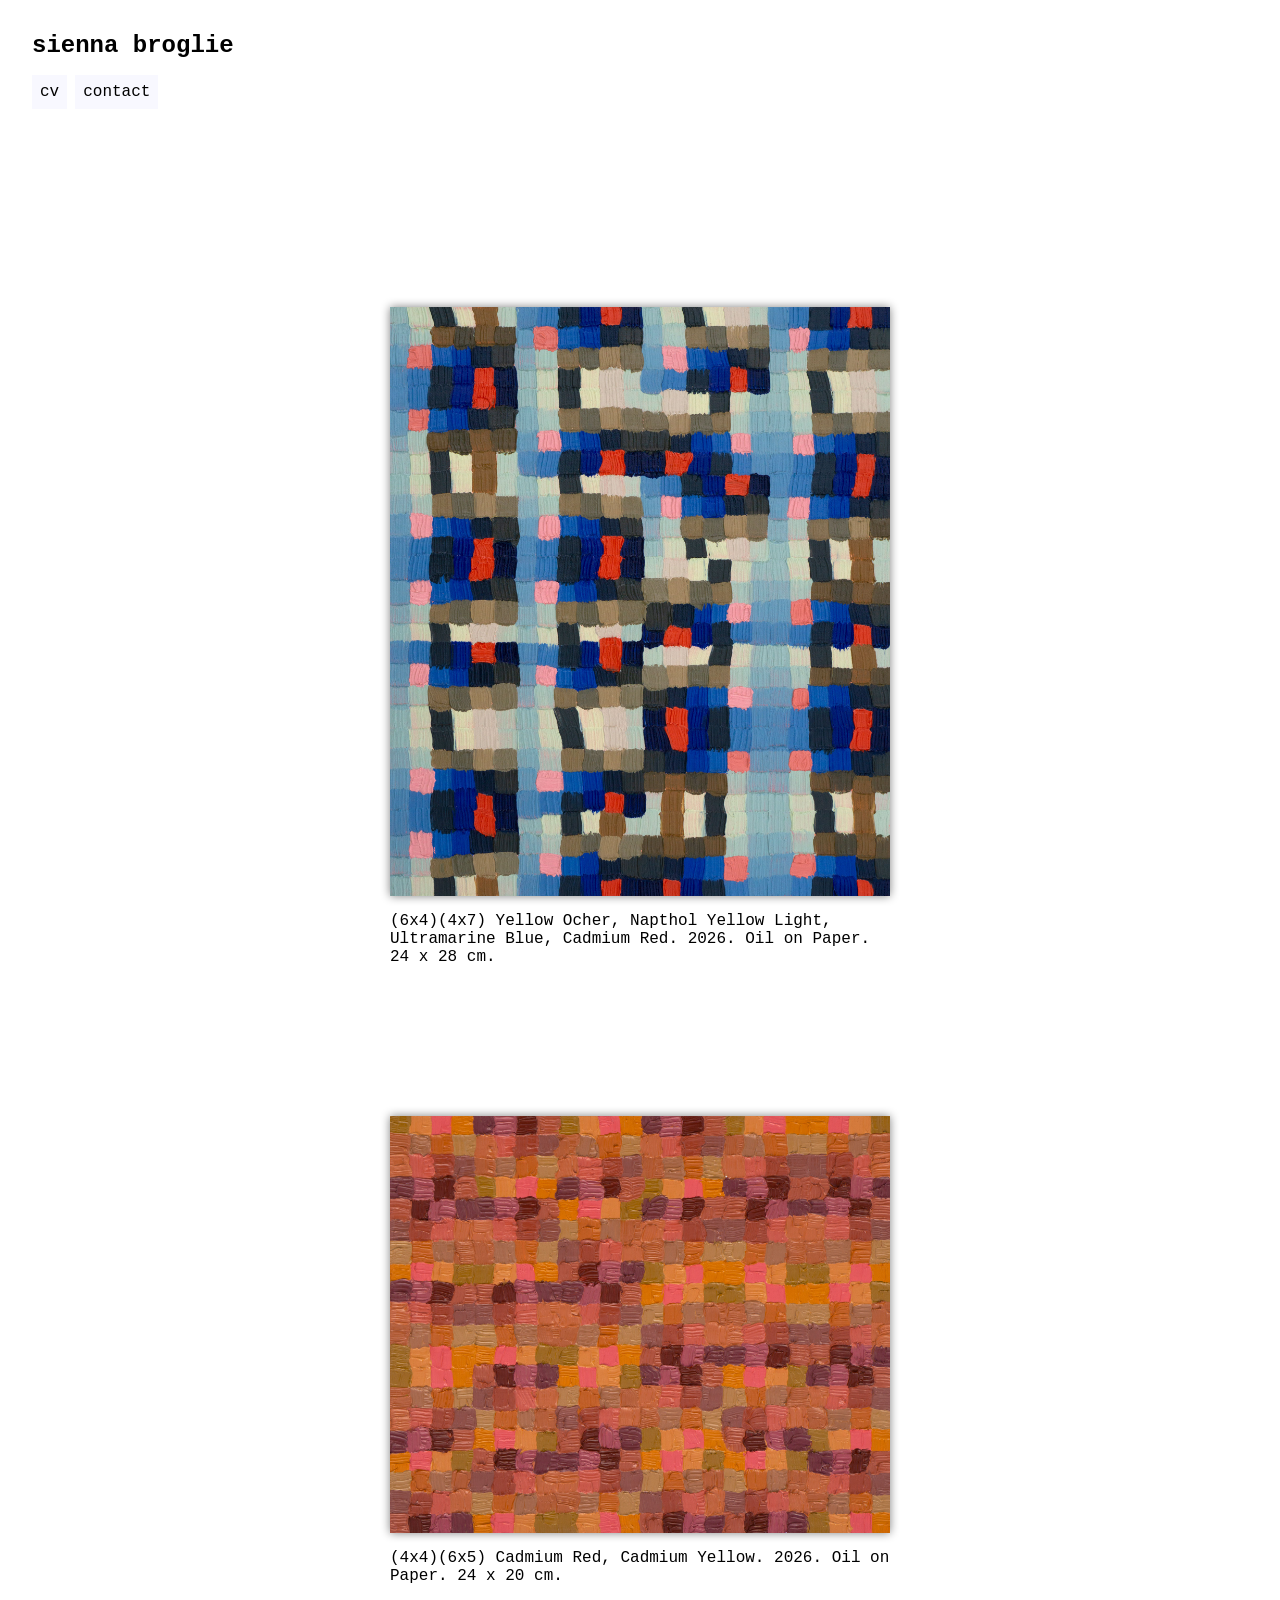
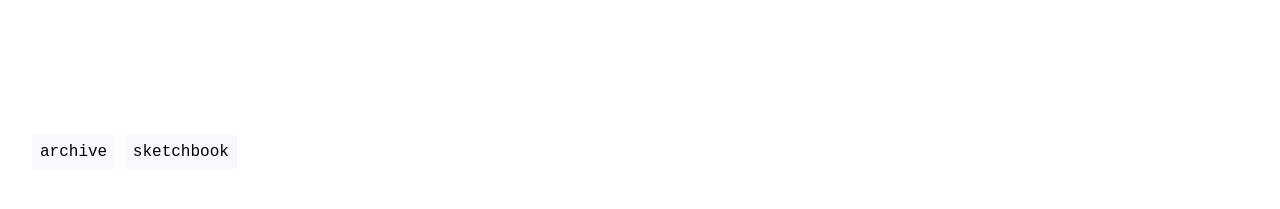
==== index.html @ b23fdfe7 "archive, sketchbook, contact photo edits" ====
<!DOCTYPE html>
<html lang="en">
<head>
    <meta charset="UTF-8">
    <meta name="viewport" content="width=device-width, initial-scale=1.0">
    <link rel="stylesheet" href="styles.css">
    <title>Sienna Broglie</title>
</head>
<body class="work">
    <h2>sienna broglie</h1>
    <div class="menu-buttons">
        <button class="work" onclick="window.location.href='./documents/siennaBroglie_cv.pdf'">cv</button>
        <!-- <button class="work" onclick="window.location.href=''">artist statement</button> -->
        <!-- <button class="work" onclick="window.location.href='./pages/writings.html'">writings</button> -->
        <button class="work" onclick="window.location.href='./pages/contact.html'">contact</button>
    </div>
    <h1 class="invisible">Sienna Broglie Artwork</h1>
    <div class="image-container">
        <figure>
            <img class="scaled clickable-image shadow" src="./images/siennaBroglie_YOch+NapY+UltB+CadR.jpg" alt="(6x4)(4x7) Yellow Ocher, Napthol Yellow Light, Ultramarine Blue, Cadmium Red. 2026. Oil on Paper. 24 x 28 cm.">
            <figcaption>(6x4)(4x7) Yellow Ocher, Napthol Yellow Light, Ultramarine Blue, Cadmium Red. 2026. Oil on Paper. 24 x 28 cm.</figcaption>
        </figure>
        <figure>
            <img class="scaled clickable-image shadow" src="./images/siennaBroglie_CadR+CadY+W.jpg" alt="(4x4)(6x5) Cadmium Red, Cadmium Yellow. 2026. Oil on Paper. 24 x 20 cm.">
            <figcaption>(4x4)(6x5) Cadmium Red, Cadmium Yellow. 2026. Oil on Paper. 24 x 20 cm.</figcaption>
        </figure>
    </div>
    <script>
        const images = document.querySelectorAll('.clickable-image');

        images.forEach(image => {
            image.addEventListener('click', function() {
                this.classList.toggle('enlarged');
            });
        });
    </script>
    <div class="standard">
        <button class="work" onclick="window.location.href='./pages/archive.html'">archive</button>
         <button class="work" onclick="window.location.href='./pages/sketchbook.html'">sketchbook</button>
    </div>
</body>
</html>
---- styles.css ----
body.work {
    margin: 2rem 2rem;
    font-family: Consolas, Inconsolata, Monaco, monospace;
    background-color: white;
}
body {
    margin: 2rem 2rem;
    font-family: Consolas, Inconsolata, Monaco, monospace;
    background-color: ghostwhite;
}
h1 {
    margin: 3rem 0 2rem;
    font-size: 3rem;
}
h1.invisible {
    color: white;
    font-size: 0rem;
}
h2 {
    margin: 2rem 0 1rem;
}
p {
    margin: 1rem 0 1rem;
}
button.work {
    background-color: ghostwhite;
    color: black;
    border: none;
    font-family: Consolas, Inconsolata, Monaco, monospace;
    font-size: 1rem;
    padding: 0.5rem 0.5rem;
    text-align: center;
    display:inline-block;
    cursor: pointer;
}
button {
    background-color: white;
    color: black;
    border: none;
    font-family: Consolas, Inconsolata, Monaco, monospace;
    font-size: 1rem;
    padding: 0.5rem 0.5rem;
    text-align: center;
    display:inline-block;
    cursor: pointer;
}
div.standard {
    margin: 2rem 0 1rem;
}
div.menu-buttons {
    display: flex;
    align-content: flex-start;
    flex-wrap: wrap;
    gap: 0.5rem;
}
div.image-container {
    display: block;
    margin-bottom: 2rem;
}
figure {
    display: block;
    width: 100%;
    margin: 150px auto;
}
iframe {
    display: block;
    width: 100%;
    max-width: 500px;
    margin: 0 auto
}
figcaption {
    display: block;
    width: 100%;
    max-width: 500px;
    margin: 1rem auto 0;
    text-align: left;
}
img.scaled {
    display: block;
    width: 100%;
    max-width: 500px;
    margin: 0 auto;
}
img.clickable-image {
    cursor: pointer;
    transition: transform 0.2s ease-in-out;
}
img.clickable-image.enlarged {
    max-width: 100%;
}
img.shadow {
    filter: drop-shadow(0.5px 0.5px 5px grey)
}
form  {
    background-color: white;
    width: fit-content;
    margin: 2rem 0 1rem;
    padding: 1rem 1rem;
    font-family: Consolas, Inconsolata, Monaco, monospace;
}
form label {
    margin: 1rem 0 1rem;
    font-weight: 700;
}
form input[type="text"] {
    background-color: ghostwhite;
    margin: 1rem 0 1rem;
    padding: .05rem 1rem;
    font-family: Consolas, Inconsolata, Monaco, monospace;
    font-size: 1rem;
    border-width: thin;
}
form input[type="submit"] {
    background-color: ghostwhite;
    border: none;
    margin: 1rem 0 1rem;
    padding: .07rem 1rem;
    text-align: center;
    font-family: Consolas, Inconsolata, Monaco, monospace;
    font-size: 1rem;
    color: black;
    cursor: pointer;
}
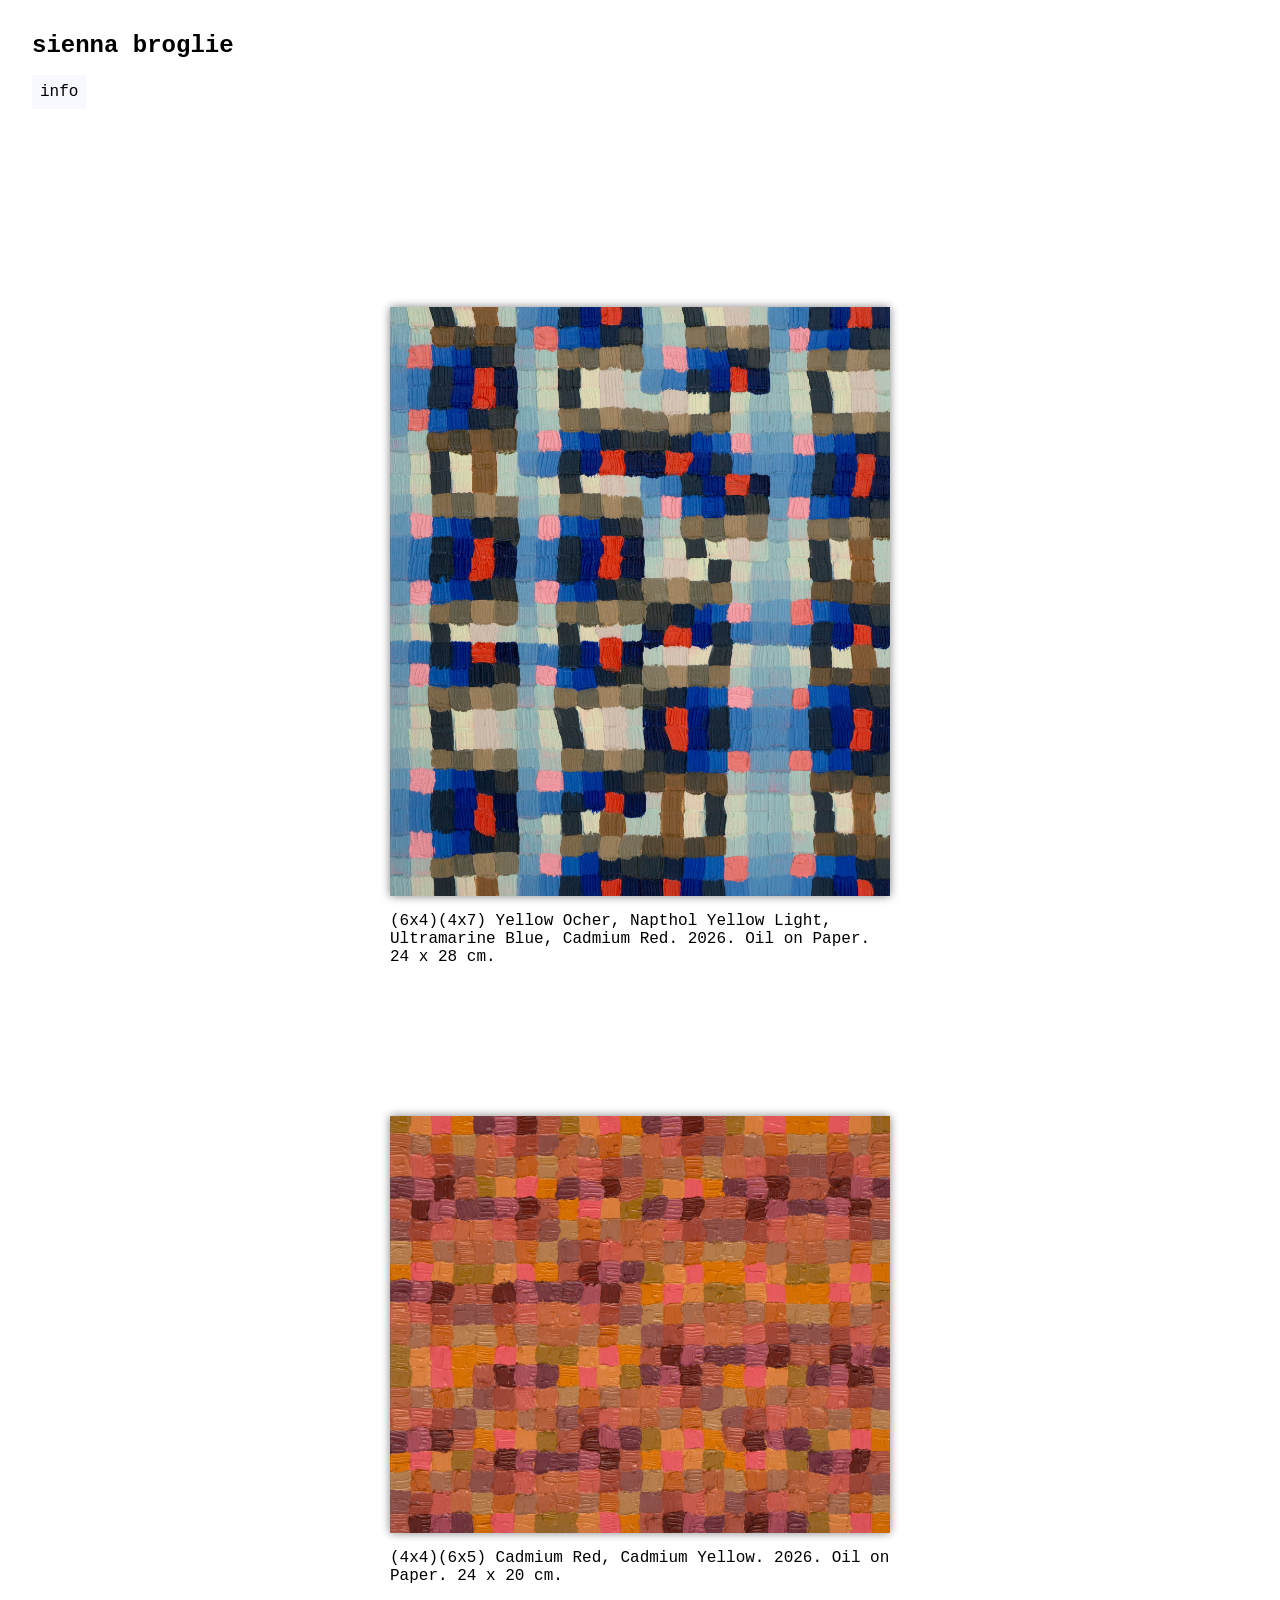
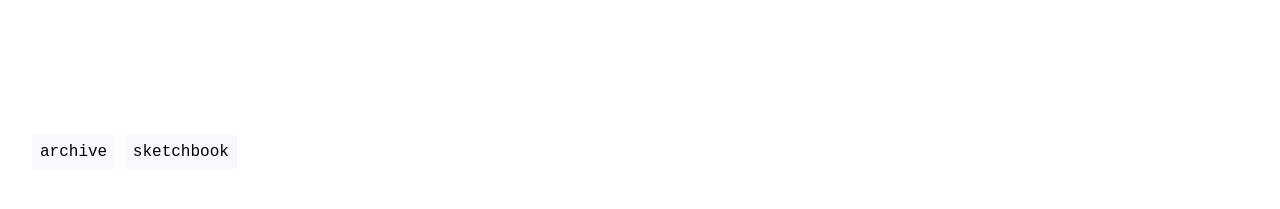
==== commit c3f24852: "change contact to info page" ====
--- a/index.html
+++ b/index.html
@@ -9,10 +9,10 @@
 <body class="work">
     <h2>sienna broglie</h1>
     <div class="menu-buttons">
-        <button class="work" onclick="window.location.href='./documents/siennaBroglie_cv.pdf'">cv</button>
+        <!-- <button class="work" onclick="window.location.href='./documents/siennaBroglie_cv.pdf'">cv</button> -->
         <!-- <button class="work" onclick="window.location.href=''">artist statement</button> -->
         <!-- <button class="work" onclick="window.location.href='./pages/writings.html'">writings</button> -->
-        <button class="work" onclick="window.location.href='./pages/contact.html'">contact</button>
+        <button class="work" onclick="window.location.href='./pages/info.html'">info</button>
     </div>
     <h1 class="invisible">Sienna Broglie Artwork</h1>
     <div class="image-container">
--- a/styles.css
+++ b/styles.css
@@ -81,6 +81,11 @@
     max-width: 500px;
     margin: 0 auto;
 }
+img.contact {
+    width: 50%;
+    max-width: 300px;
+    margin: 0 auto;
+}
 img.clickable-image {
     cursor: pointer;
     transition: transform 0.2s ease-in-out;
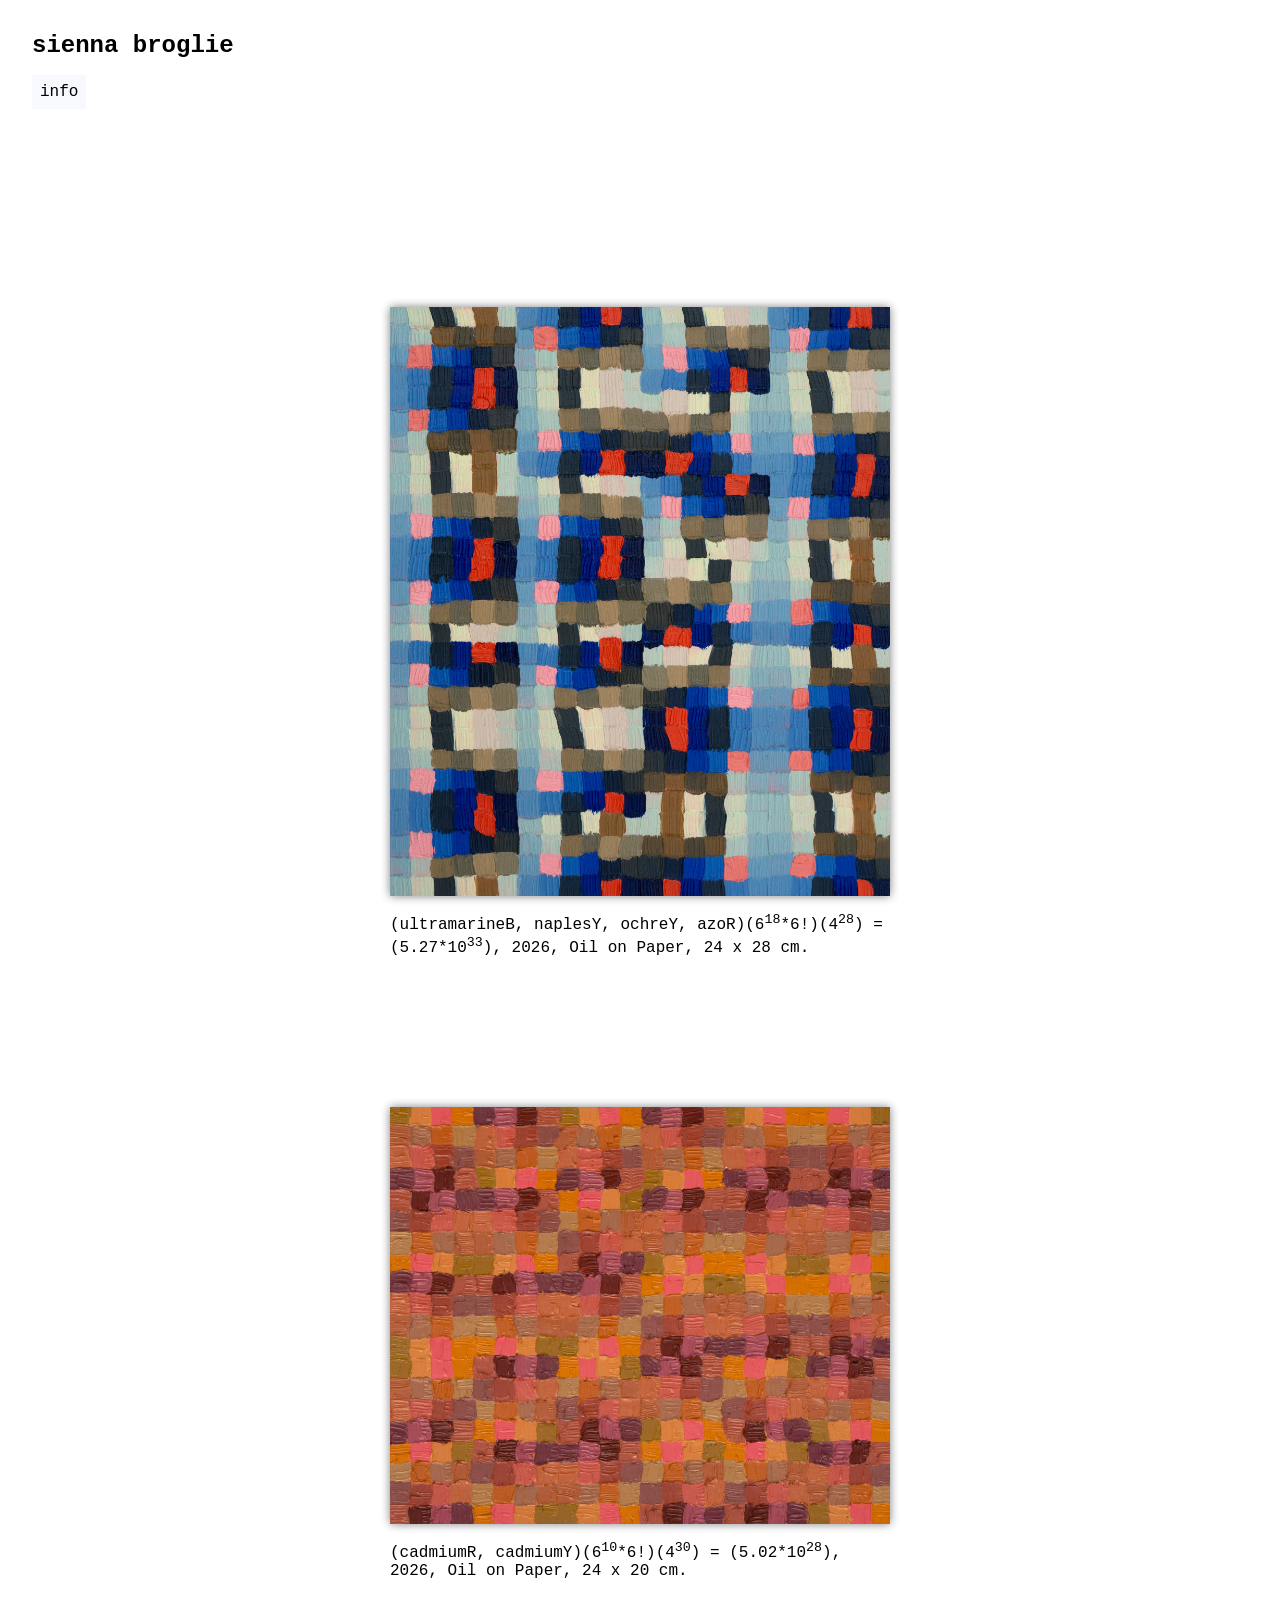
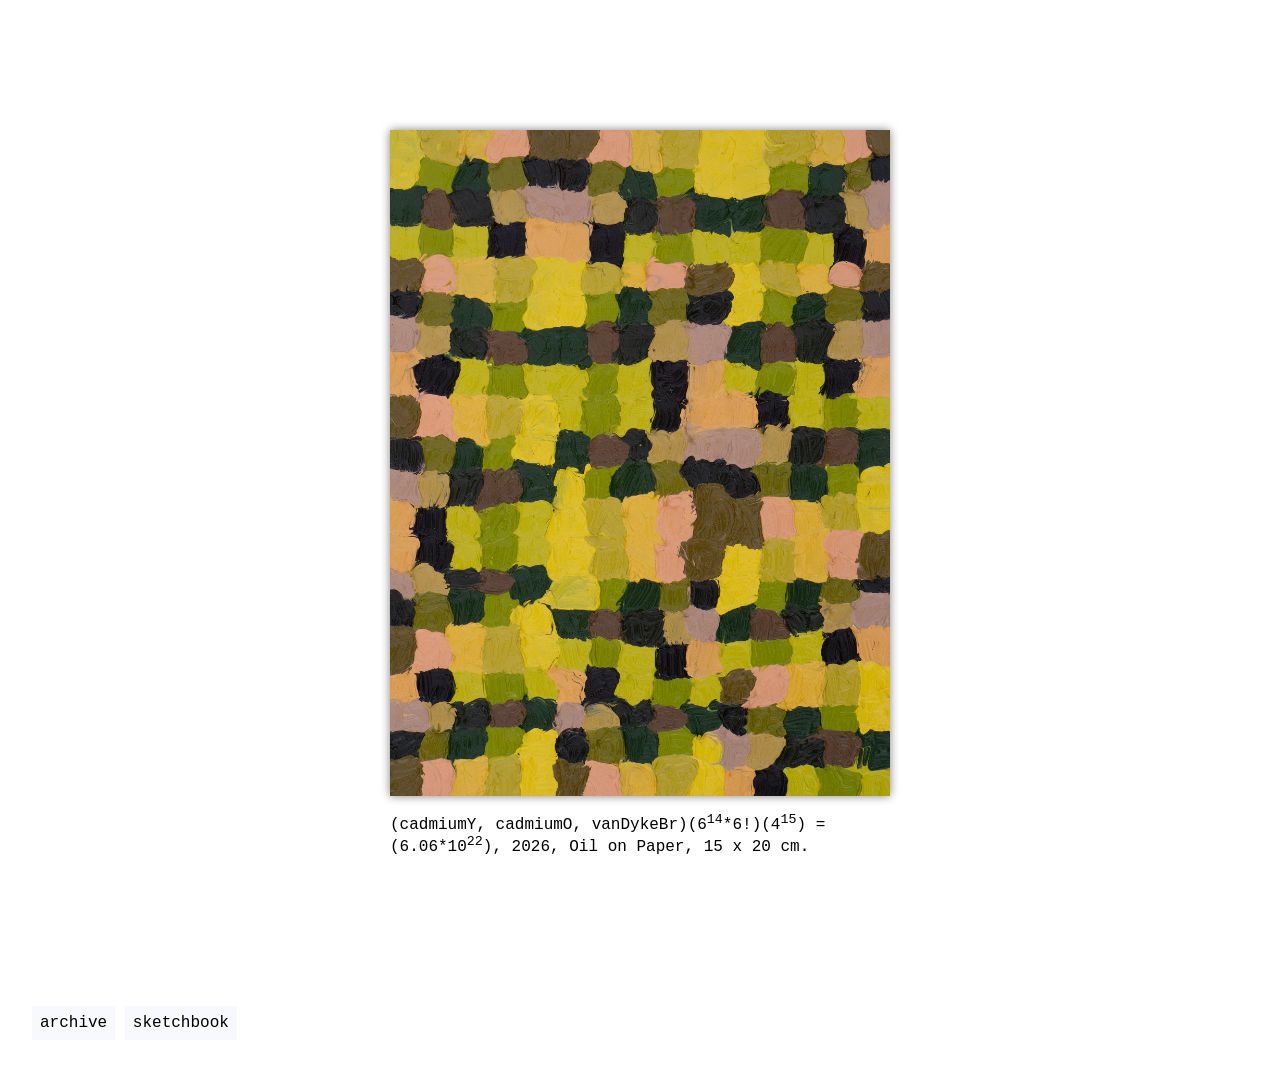
==== commit 0fa95283: "updated images (sketchbook & work)" ====
--- a/index.html
+++ b/index.html
@@ -17,12 +17,16 @@
     <h1 class="invisible">Sienna Broglie Artwork</h1>
     <div class="image-container">
         <figure>
-            <img class="scaled clickable-image shadow" src="./images/siennaBroglie_YOch+NapY+UltB+CadR.jpg" alt="(6x4)(4x7) Yellow Ocher, Napthol Yellow Light, Ultramarine Blue, Cadmium Red. 2026. Oil on Paper. 24 x 28 cm.">
-            <figcaption>(6x4)(4x7) Yellow Ocher, Napthol Yellow Light, Ultramarine Blue, Cadmium Red. 2026. Oil on Paper. 24 x 28 cm.</figcaption>
+            <img class="scaled clickable-image shadow" src="./images/siennaBroglie_(ultramarineB, naplesY, ochreY, azoR).jpg" alt="(ultramarineB, naplesY, ochreY, azoR)((6^18)*6!)(4^28) = (5.27*10^33), 2026, Oil on Paper, 24 x 28 cm.">
+            <figcaption>(ultramarineB, naplesY, ochreY, azoR)(6<sup>18</sup>*6!)(4<sup>28</sup>) = (5.27*10<sup>33</sup>), 2026, Oil on Paper, 24 x 28 cm.</figcaption>
         </figure>
         <figure>
-            <img class="scaled clickable-image shadow" src="./images/siennaBroglie_CadR+CadY+W.jpg" alt="(4x4)(6x5) Cadmium Red, Cadmium Yellow. 2026. Oil on Paper. 24 x 20 cm.">
-            <figcaption>(4x4)(6x5) Cadmium Red, Cadmium Yellow. 2026. Oil on Paper. 24 x 20 cm.</figcaption>
+            <img class="scaled clickable-image shadow" src="./images/siennaBroglie_(cadmiumR, cadmiumY).jpg" alt="(cadmiumR, cadmiumY)((6^10)*6!)(4^30) = (5.02*10^28), 2026, Oil on Paper, 24 x 20 cm.">
+            <figcaption>(cadmiumR, cadmiumY)(6<sup>10</sup>*6!)(4<sup>30</sup>) = (5.02*10<sup>28</sup>), 2026, Oil on Paper, 24 x 20 cm.</figcaption>
+        </figure>
+        <figure>
+            <img class="scaled clickable-image shadow" src="./images/siennaBroglie_(cadmiumY, cadmiumO, vanDykeBr).jpg" alt="(cadmiumY, cadmiumO, vanDykeBr)((6^14)*6!)(4^15) = (6.06*10^22), 2026, Oil on Paper, 15 x 20 cm.">
+            <figcaption>(cadmiumY, cadmiumO, vanDykeBr)(6<sup>14</sup>*6!)(4<sup>15</sup>) = (6.06*10<sup>22</sup>), 2026, Oil on Paper, 15 x 20 cm.</figcaption>
         </figure>
     </div>
     <script>
--- a/styles.css
+++ b/styles.css
@@ -61,6 +61,11 @@
     display: block;
     width: 100%;
     margin: 150px auto;
+}
+figure.info {
+    display: block;
+    width: 100%;
+    margin: 50px auto;
 }
 iframe {
     display: block;
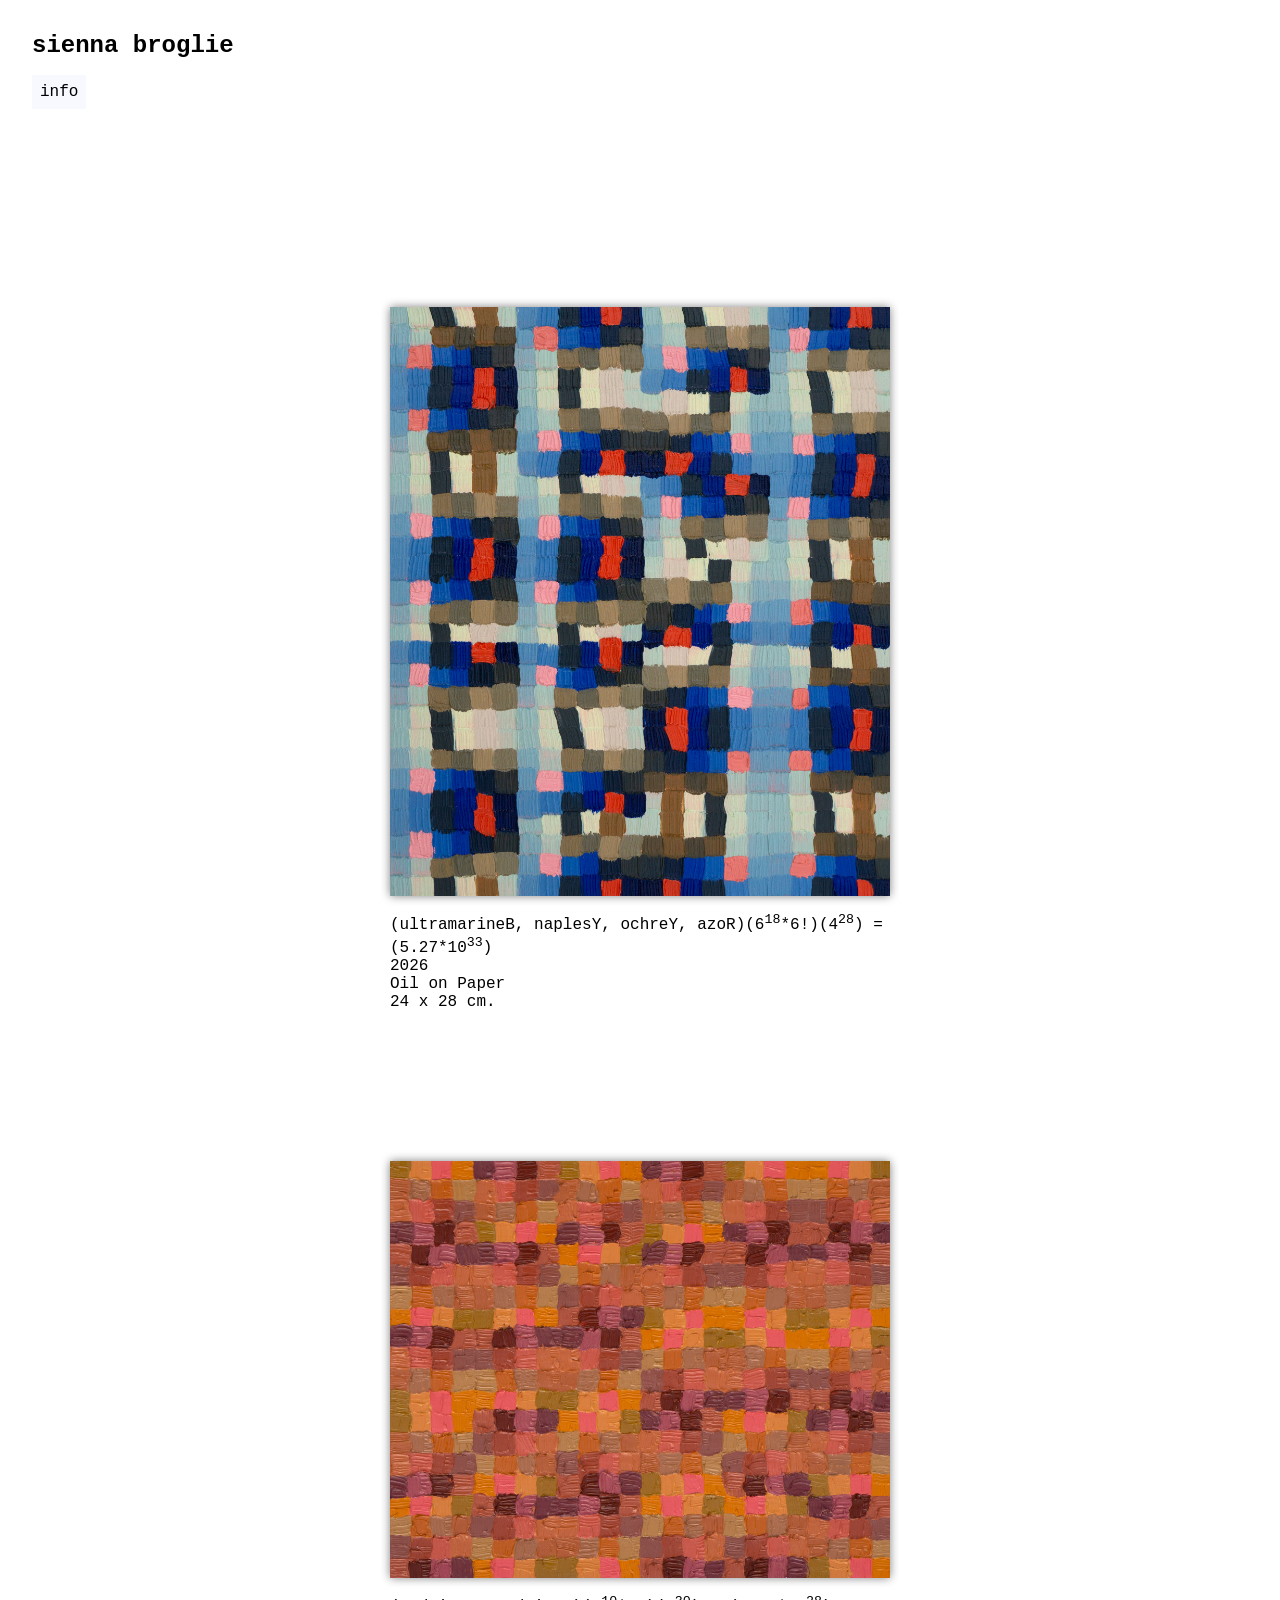
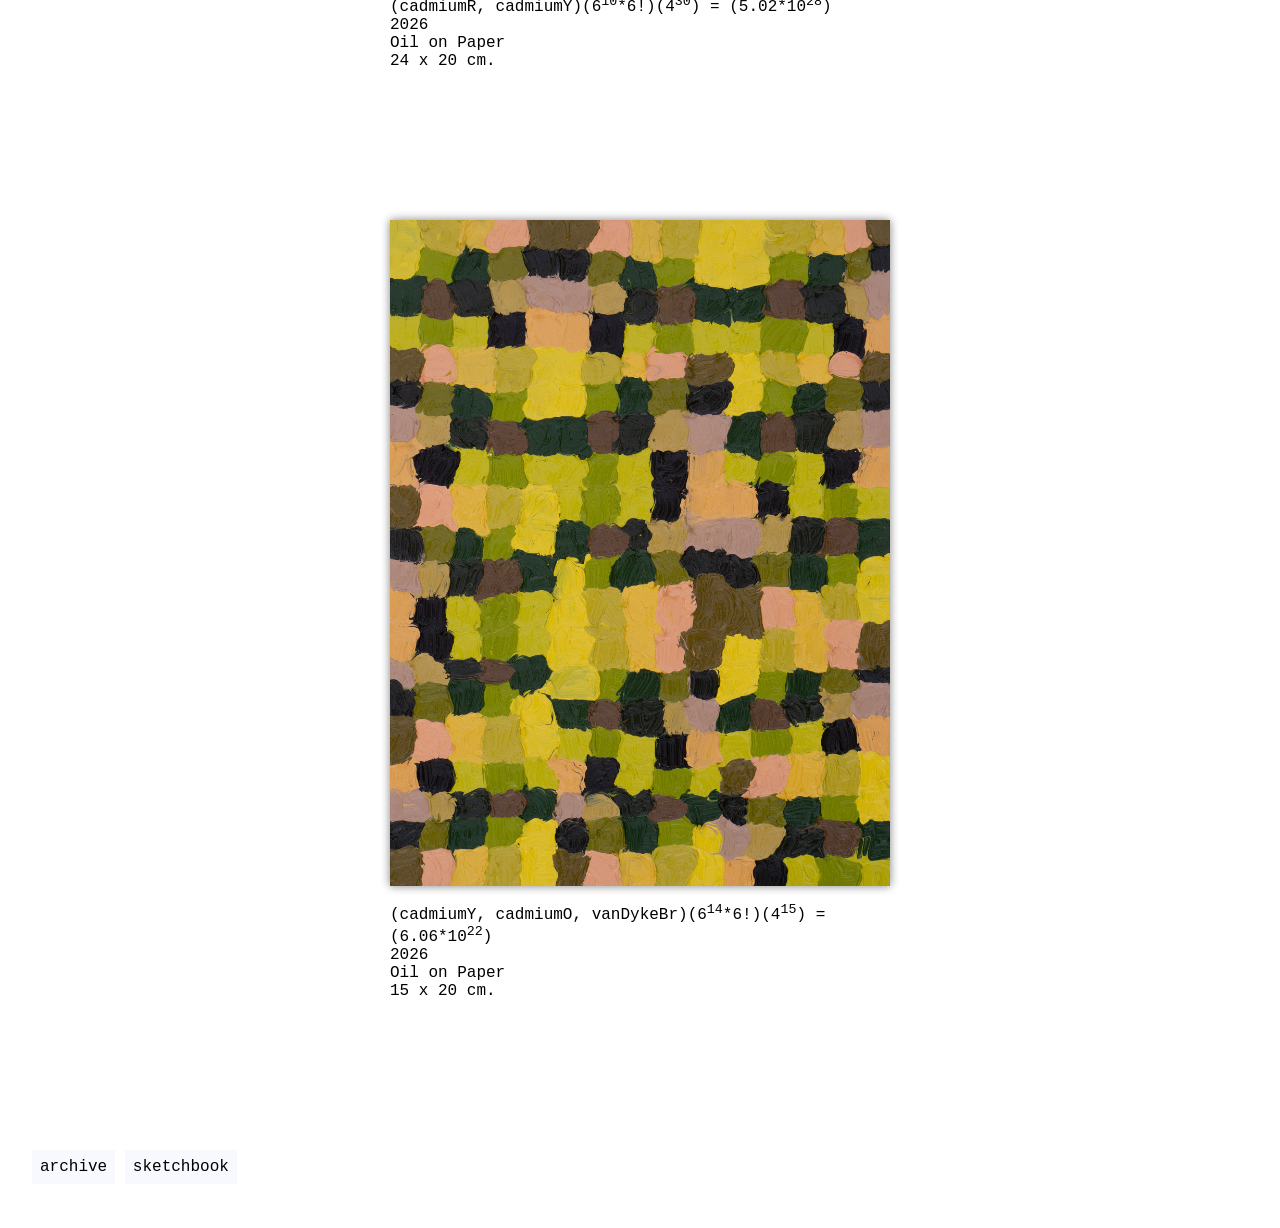
==== commit a0b4ba78: "captions" ====
--- a/index.html
+++ b/index.html
@@ -18,15 +18,15 @@
     <div class="image-container">
         <figure>
             <img class="scaled clickable-image shadow" src="./images/siennaBroglie_(ultramarineB, naplesY, ochreY, azoR).jpg" alt="(ultramarineB, naplesY, ochreY, azoR)((6^18)*6!)(4^28) = (5.27*10^33), 2026, Oil on Paper, 24 x 28 cm.">
-            <figcaption>(ultramarineB, naplesY, ochreY, azoR)(6<sup>18</sup>*6!)(4<sup>28</sup>) = (5.27*10<sup>33</sup>), 2026, Oil on Paper, 24 x 28 cm.</figcaption>
+            <figcaption>(ultramarineB, naplesY, ochreY, azoR)(6<sup>18</sup>*6!)(4<sup>28</sup>) = (5.27*10<sup>33</sup>)<br>2026<br>Oil on Paper<br>24 x 28 cm.</figcaption>
         </figure>
         <figure>
             <img class="scaled clickable-image shadow" src="./images/siennaBroglie_(cadmiumR, cadmiumY).jpg" alt="(cadmiumR, cadmiumY)((6^10)*6!)(4^30) = (5.02*10^28), 2026, Oil on Paper, 24 x 20 cm.">
-            <figcaption>(cadmiumR, cadmiumY)(6<sup>10</sup>*6!)(4<sup>30</sup>) = (5.02*10<sup>28</sup>), 2026, Oil on Paper, 24 x 20 cm.</figcaption>
+            <figcaption>(cadmiumR, cadmiumY)(6<sup>10</sup>*6!)(4<sup>30</sup>) = (5.02*10<sup>28</sup>)<br>2026<br>Oil on Paper<br>24 x 20 cm.</figcaption>
         </figure>
         <figure>
             <img class="scaled clickable-image shadow" src="./images/siennaBroglie_(cadmiumY, cadmiumO, vanDykeBr).jpg" alt="(cadmiumY, cadmiumO, vanDykeBr)((6^14)*6!)(4^15) = (6.06*10^22), 2026, Oil on Paper, 15 x 20 cm.">
-            <figcaption>(cadmiumY, cadmiumO, vanDykeBr)(6<sup>14</sup>*6!)(4<sup>15</sup>) = (6.06*10<sup>22</sup>), 2026, Oil on Paper, 15 x 20 cm.</figcaption>
+            <figcaption>(cadmiumY, cadmiumO, vanDykeBr)(6<sup>14</sup>*6!)(4<sup>15</sup>) = (6.06*10<sup>22</sup>)<br>2026<br>Oil on Paper<br>15 x 20 cm.</figcaption>
         </figure>
     </div>
     <script>
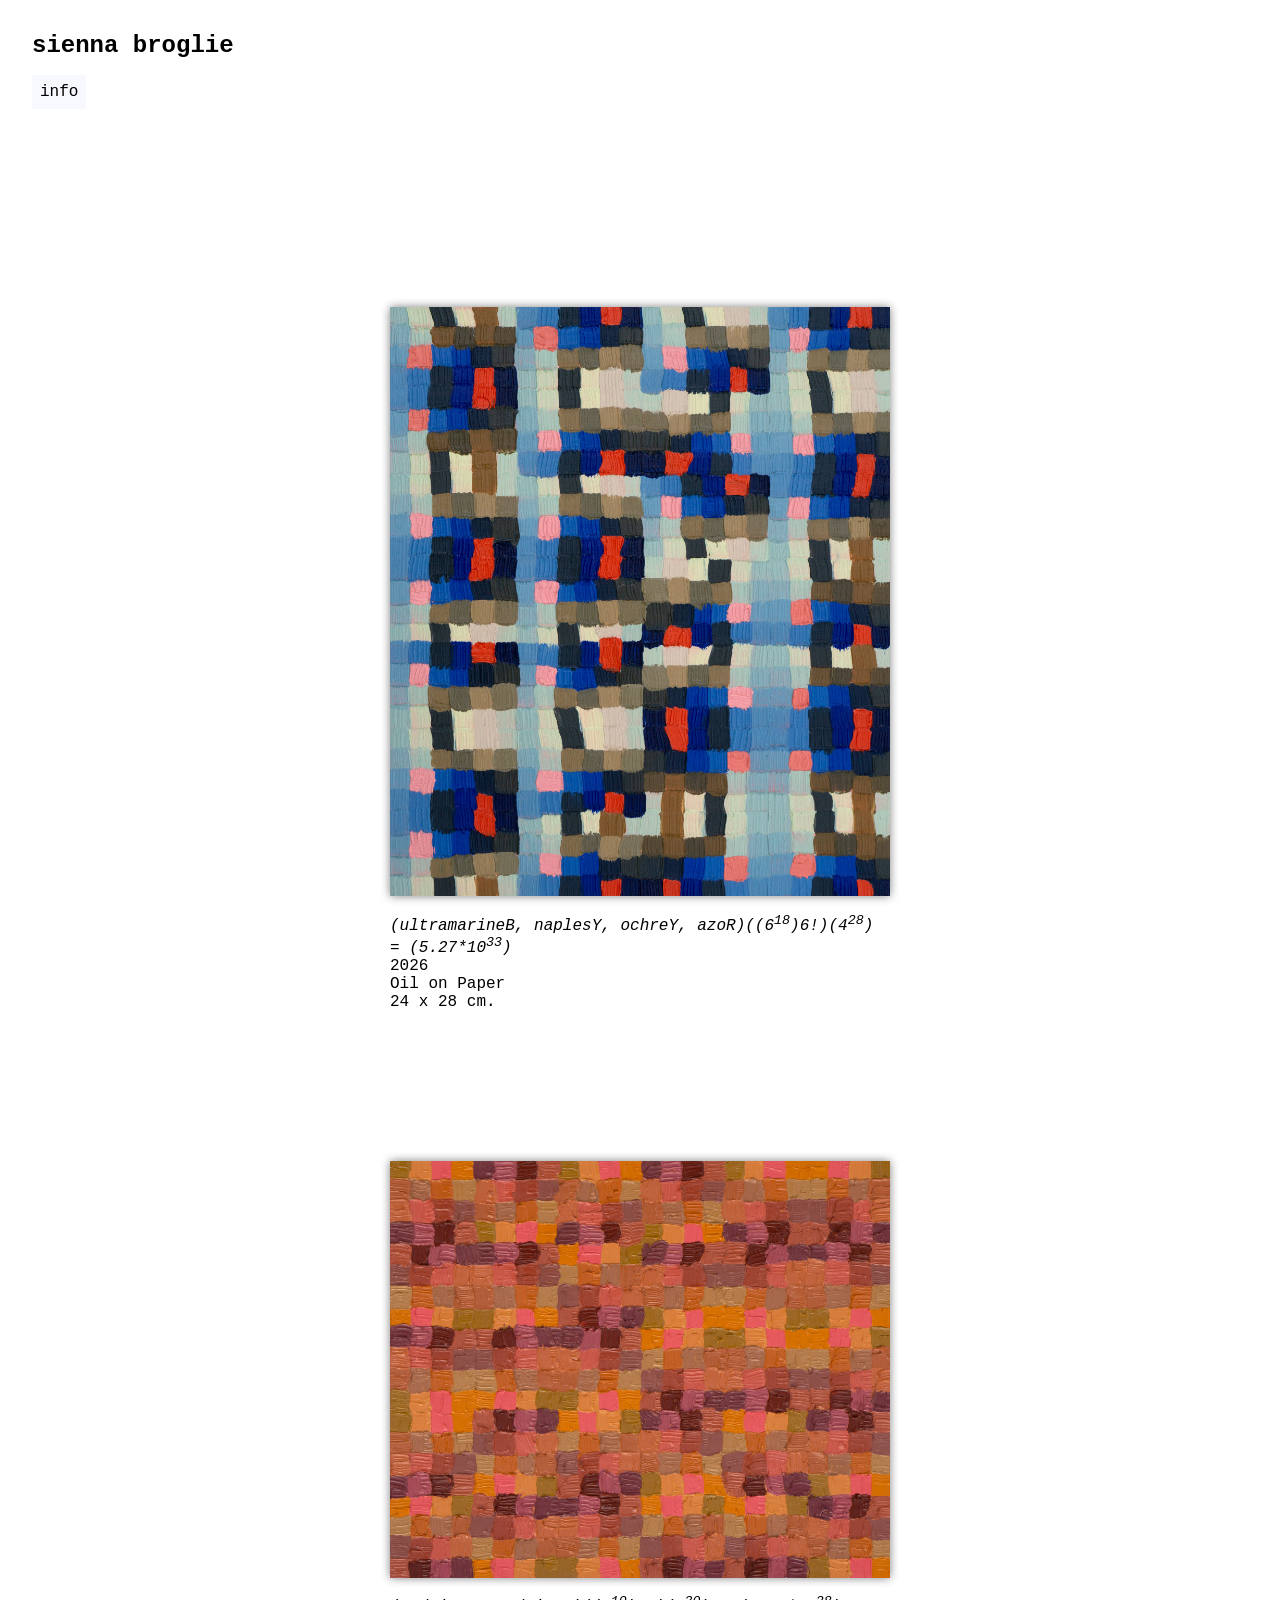
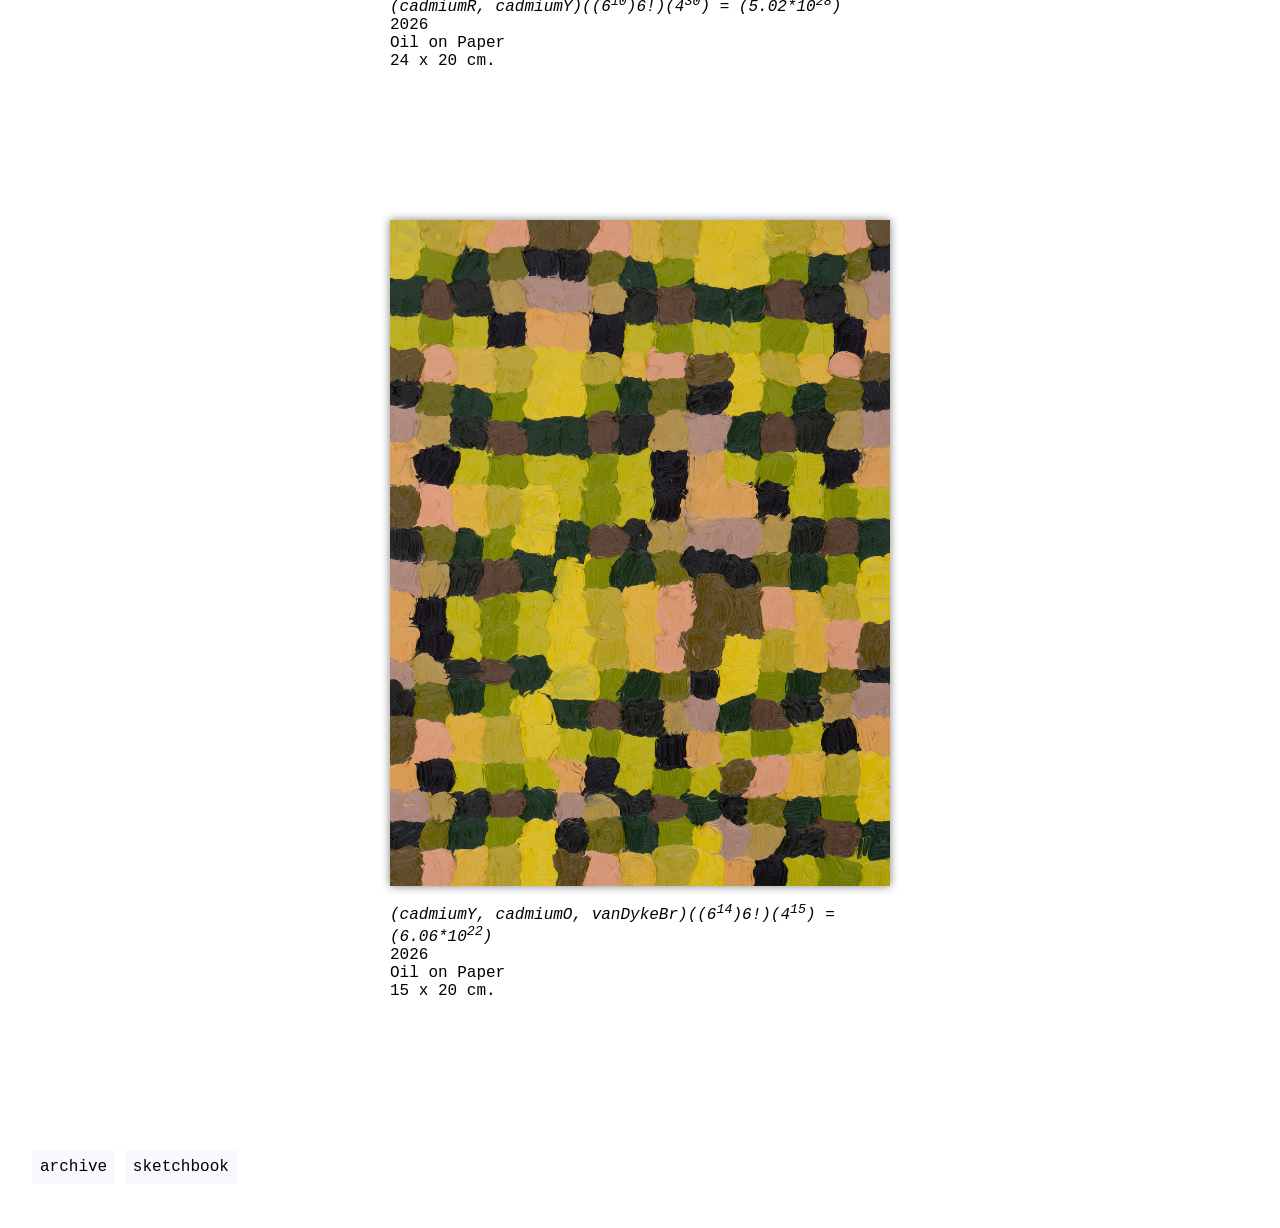
==== commit 49a6ccf9: "captions" ====
--- a/index.html
+++ b/index.html
@@ -17,16 +17,16 @@
     <h1 class="invisible">Sienna Broglie Artwork</h1>
     <div class="image-container">
         <figure>
-            <img class="scaled clickable-image shadow" src="./images/siennaBroglie_(ultramarineB, naplesY, ochreY, azoR).jpg" alt="(ultramarineB, naplesY, ochreY, azoR)((6^18)*6!)(4^28) = (5.27*10^33), 2026, Oil on Paper, 24 x 28 cm.">
-            <figcaption>(ultramarineB, naplesY, ochreY, azoR)(6<sup>18</sup>*6!)(4<sup>28</sup>) = (5.27*10<sup>33</sup>)<br>2026<br>Oil on Paper<br>24 x 28 cm.</figcaption>
+            <img class="scaled clickable-image shadow" src="./images/siennaBroglie_(ultramarineB, naplesY, ochreY, azoR).jpg" alt="(ultramarineB, naplesY, ochreY, azoR)((6^18)6!)(4^28) = (5.27*10^33), 2026, Oil on Paper, 24 x 28 cm.">
+            <figcaption><i>(ultramarineB, naplesY, ochreY, azoR)((6<sup>18</sup>)6!)(4<sup>28</sup>) = (5.27*10<sup>33</sup>)</i><br>2026<br>Oil on Paper<br>24 x 28 cm.</figcaption>
         </figure>
         <figure>
-            <img class="scaled clickable-image shadow" src="./images/siennaBroglie_(cadmiumR, cadmiumY).jpg" alt="(cadmiumR, cadmiumY)((6^10)*6!)(4^30) = (5.02*10^28), 2026, Oil on Paper, 24 x 20 cm.">
-            <figcaption>(cadmiumR, cadmiumY)(6<sup>10</sup>*6!)(4<sup>30</sup>) = (5.02*10<sup>28</sup>)<br>2026<br>Oil on Paper<br>24 x 20 cm.</figcaption>
+            <img class="scaled clickable-image shadow" src="./images/siennaBroglie_(cadmiumR, cadmiumY).jpg" alt="(cadmiumR, cadmiumY)((6^10)6!)(4^30) = (5.02*10^28), 2026, Oil on Paper, 24 x 20 cm.">
+            <figcaption><i>(cadmiumR, cadmiumY)((6<sup>10</sup>)6!)(4<sup>30</sup>) = (5.02*10<sup>28</sup>)</i><br>2026<br>Oil on Paper<br>24 x 20 cm.</figcaption>
         </figure>
         <figure>
-            <img class="scaled clickable-image shadow" src="./images/siennaBroglie_(cadmiumY, cadmiumO, vanDykeBr).jpg" alt="(cadmiumY, cadmiumO, vanDykeBr)((6^14)*6!)(4^15) = (6.06*10^22), 2026, Oil on Paper, 15 x 20 cm.">
-            <figcaption>(cadmiumY, cadmiumO, vanDykeBr)(6<sup>14</sup>*6!)(4<sup>15</sup>) = (6.06*10<sup>22</sup>)<br>2026<br>Oil on Paper<br>15 x 20 cm.</figcaption>
+            <img class="scaled clickable-image shadow" src="./images/siennaBroglie_(cadmiumY, cadmiumO, vanDykeBr).jpg" alt="(cadmiumY, cadmiumO, vanDykeBr)((6^14)6!)(4^15) = (6.06*10^22), 2026, Oil on Paper, 15 x 20 cm.">
+            <figcaption><i>(cadmiumY, cadmiumO, vanDykeBr)((6<sup>14</sup>)6!)(4<sup>15</sup>) = (6.06*10<sup>22</sup>)</i><br>2026<br>Oil on Paper<br>15 x 20 cm.</figcaption>
         </figure>
     </div>
     <script>
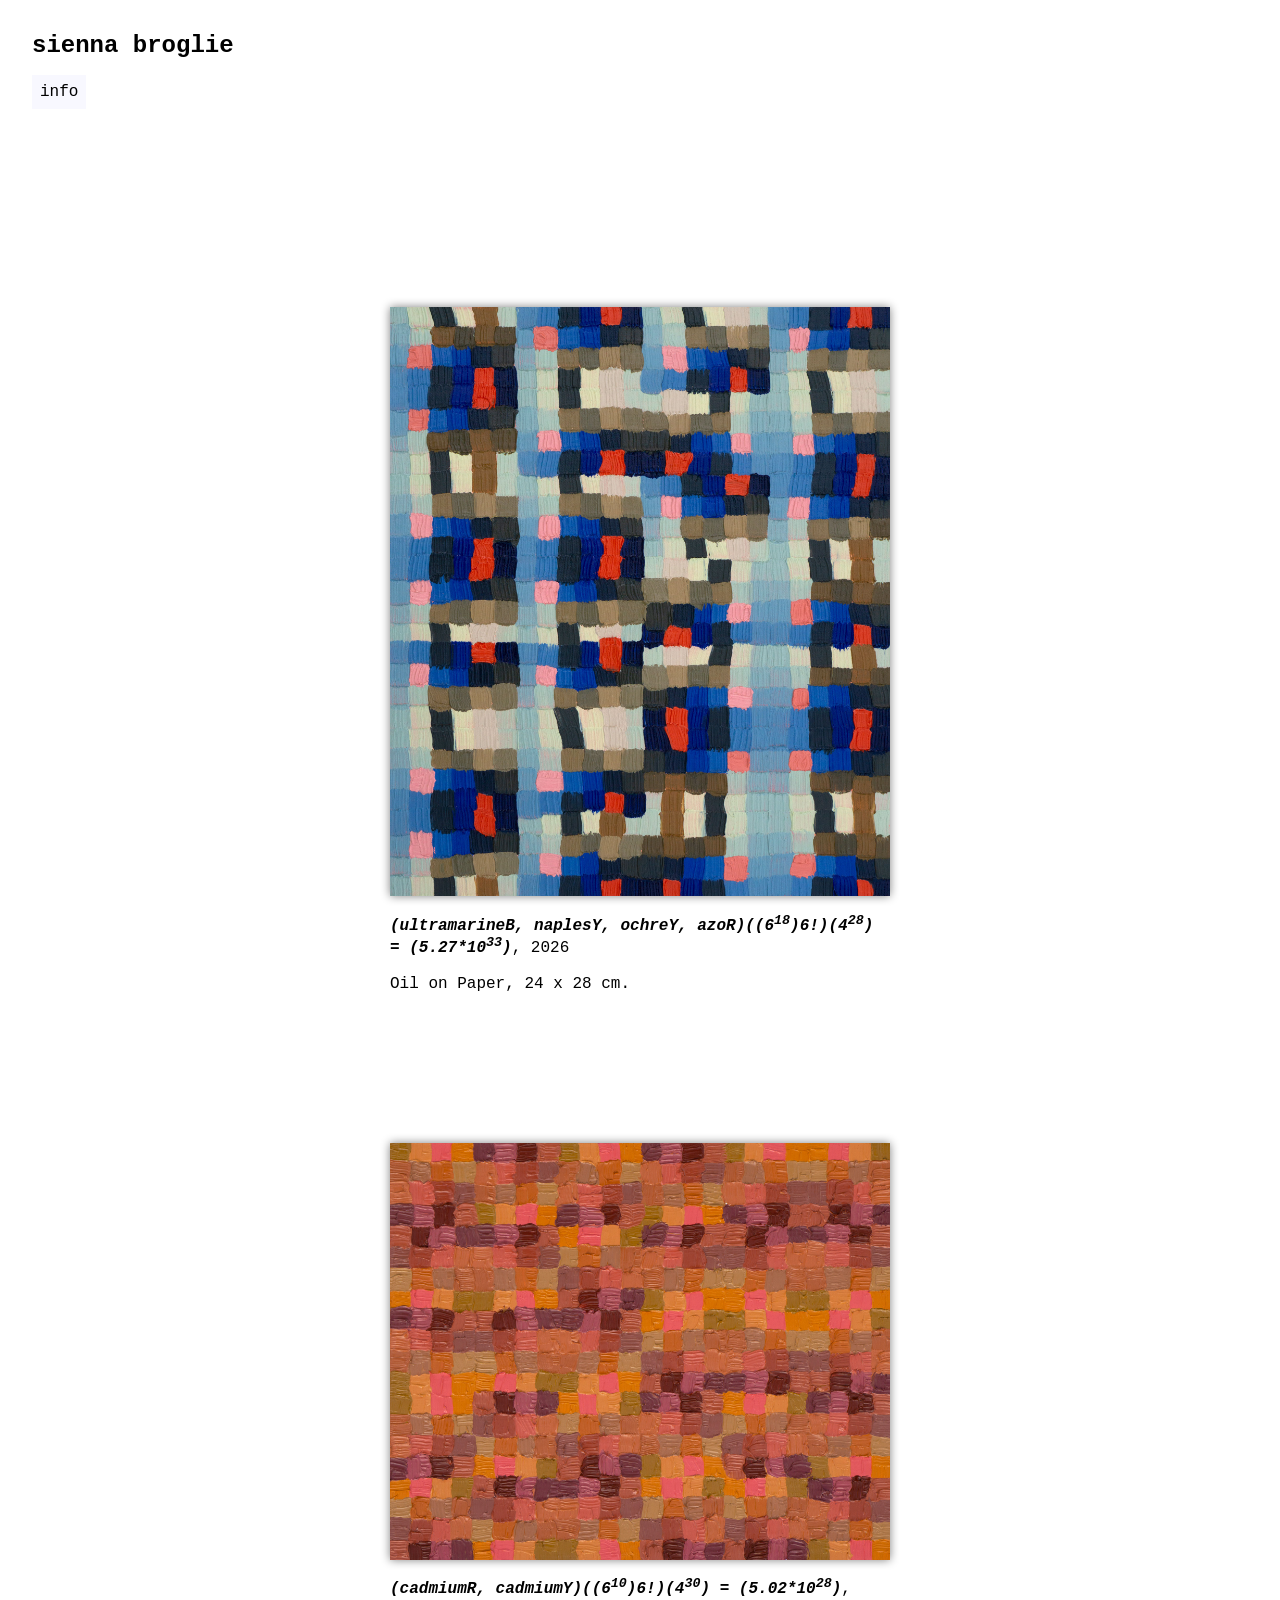
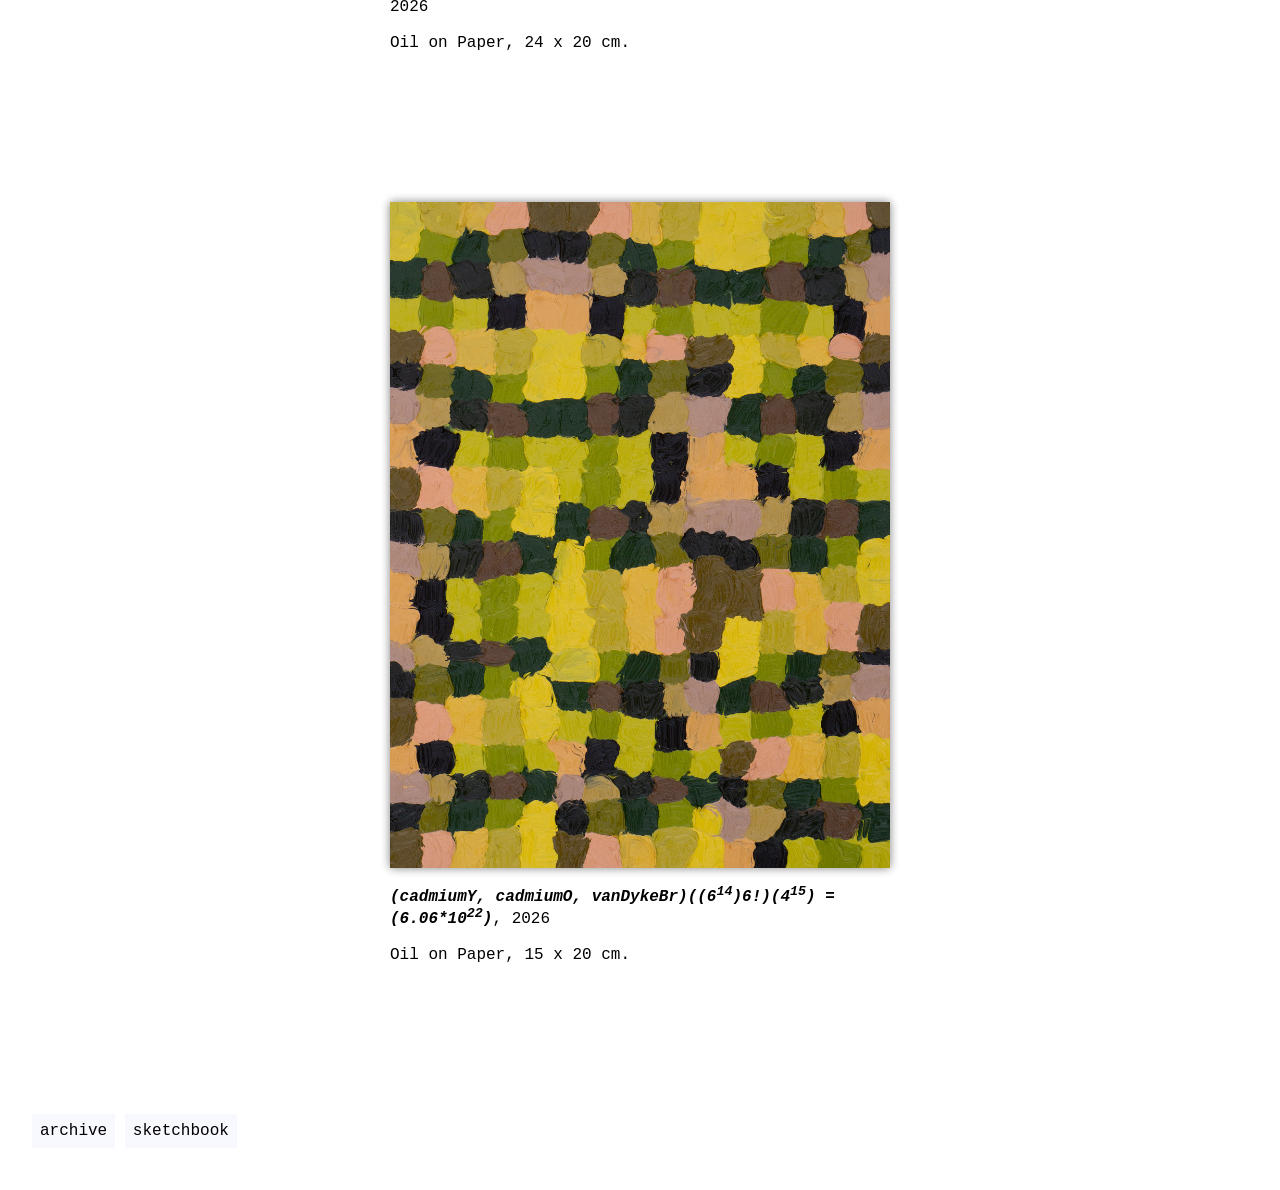
==== commit a924fd09: "captions" ====
--- a/index.html
+++ b/index.html
@@ -18,15 +18,15 @@
     <div class="image-container">
         <figure>
             <img class="scaled clickable-image shadow" src="./images/siennaBroglie_(ultramarineB, naplesY, ochreY, azoR).jpg" alt="(ultramarineB, naplesY, ochreY, azoR)((6^18)6!)(4^28) = (5.27*10^33), 2026, Oil on Paper, 24 x 28 cm.">
-            <figcaption><i>(ultramarineB, naplesY, ochreY, azoR)((6<sup>18</sup>)6!)(4<sup>28</sup>) = (5.27*10<sup>33</sup>)</i><br>2026<br>Oil on Paper<br>24 x 28 cm.</figcaption>
+            <figcaption><i><b>(ultramarineB, naplesY, ochreY, azoR)((6<sup>18</sup>)6!)(4<sup>28</sup>) = (5.27*10<sup>33</sup>)</i></b>, 2026<br><br>Oil on Paper, 24 x 28 cm.</figcaption>
         </figure>
         <figure>
             <img class="scaled clickable-image shadow" src="./images/siennaBroglie_(cadmiumR, cadmiumY).jpg" alt="(cadmiumR, cadmiumY)((6^10)6!)(4^30) = (5.02*10^28), 2026, Oil on Paper, 24 x 20 cm.">
-            <figcaption><i>(cadmiumR, cadmiumY)((6<sup>10</sup>)6!)(4<sup>30</sup>) = (5.02*10<sup>28</sup>)</i><br>2026<br>Oil on Paper<br>24 x 20 cm.</figcaption>
+            <figcaption><i><b>(cadmiumR, cadmiumY)((6<sup>10</sup>)6!)(4<sup>30</sup>) = (5.02*10<sup>28</sup>)</i></b>, 2026<br><br>Oil on Paper, 24 x 20 cm.</figcaption>
         </figure>
         <figure>
             <img class="scaled clickable-image shadow" src="./images/siennaBroglie_(cadmiumY, cadmiumO, vanDykeBr).jpg" alt="(cadmiumY, cadmiumO, vanDykeBr)((6^14)6!)(4^15) = (6.06*10^22), 2026, Oil on Paper, 15 x 20 cm.">
-            <figcaption><i>(cadmiumY, cadmiumO, vanDykeBr)((6<sup>14</sup>)6!)(4<sup>15</sup>) = (6.06*10<sup>22</sup>)</i><br>2026<br>Oil on Paper<br>15 x 20 cm.</figcaption>
+            <figcaption><i><b>(cadmiumY, cadmiumO, vanDykeBr)((6<sup>14</sup>)6!)(4<sup>15</sup>) = (6.06*10<sup>22</sup>)</i></b>, 2026<br><br>Oil on Paper, 15 x 20 cm.</figcaption>
         </figure>
     </div>
     <script>
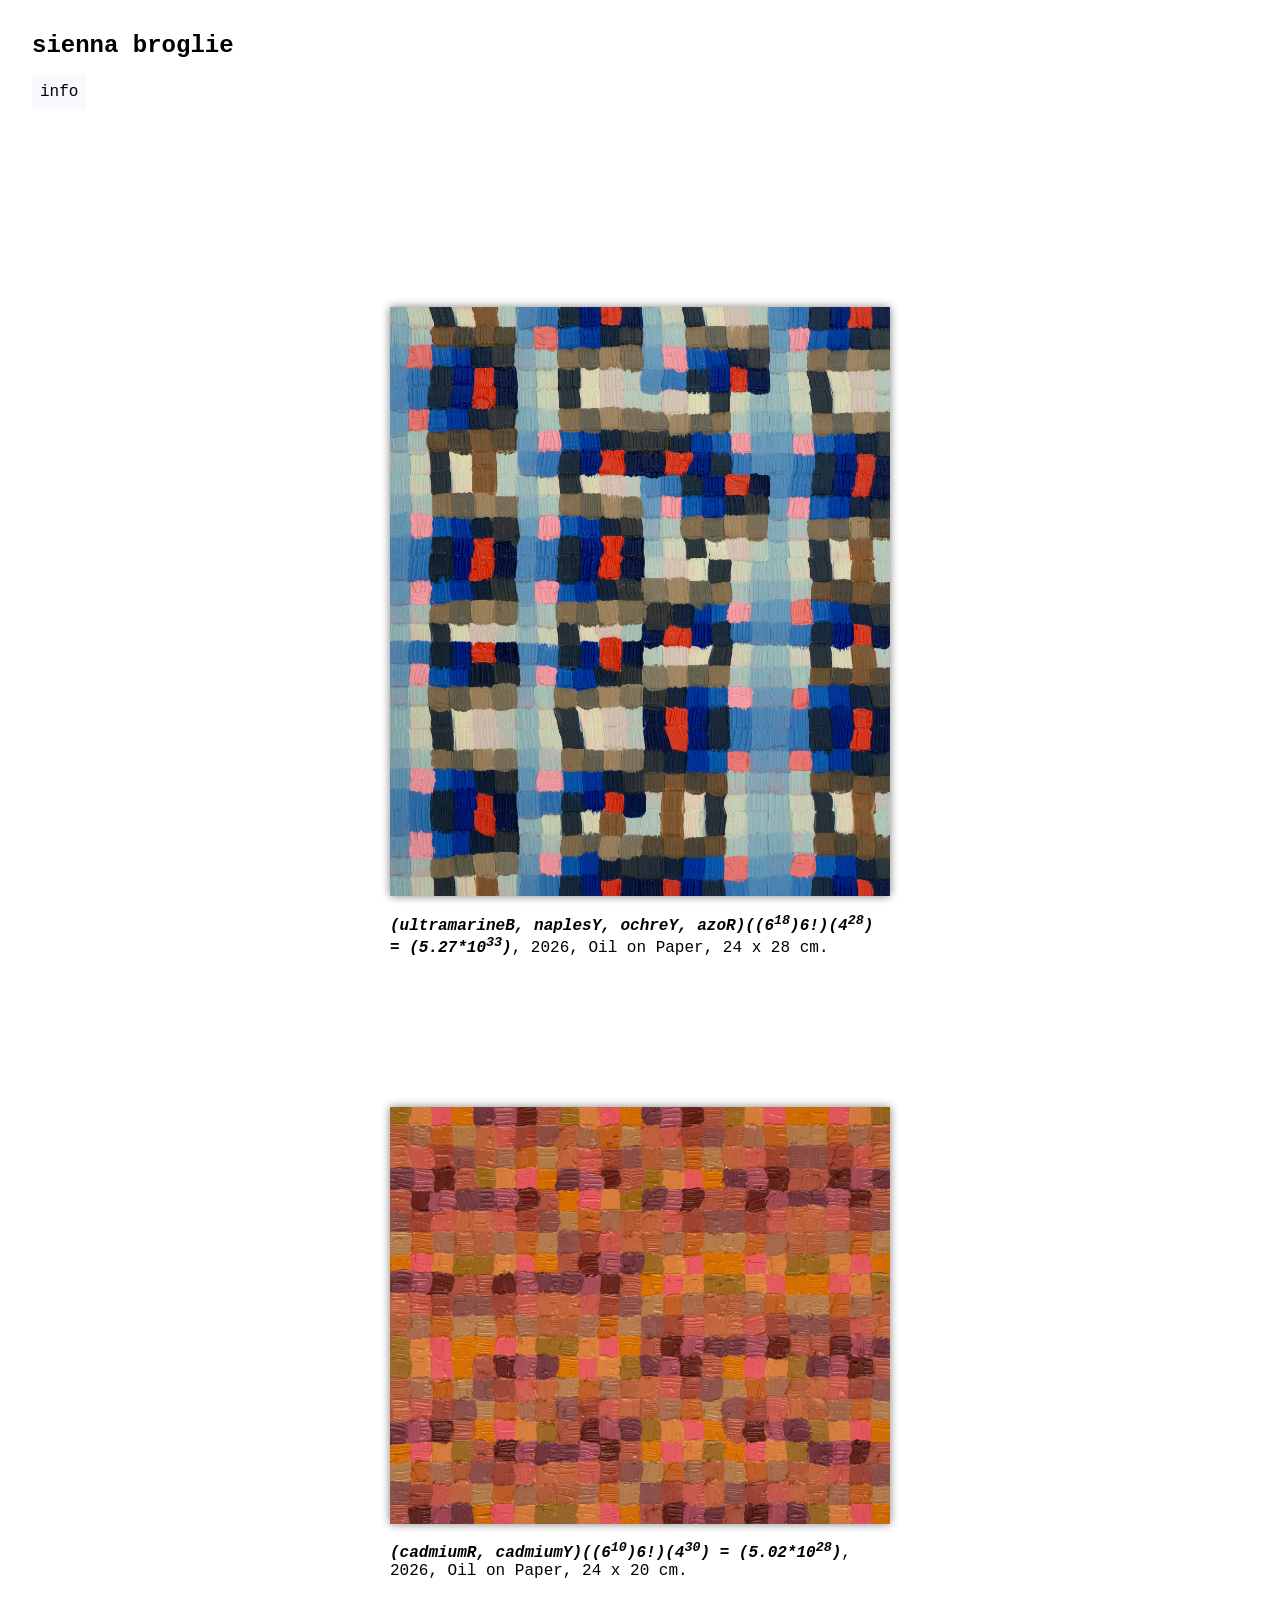
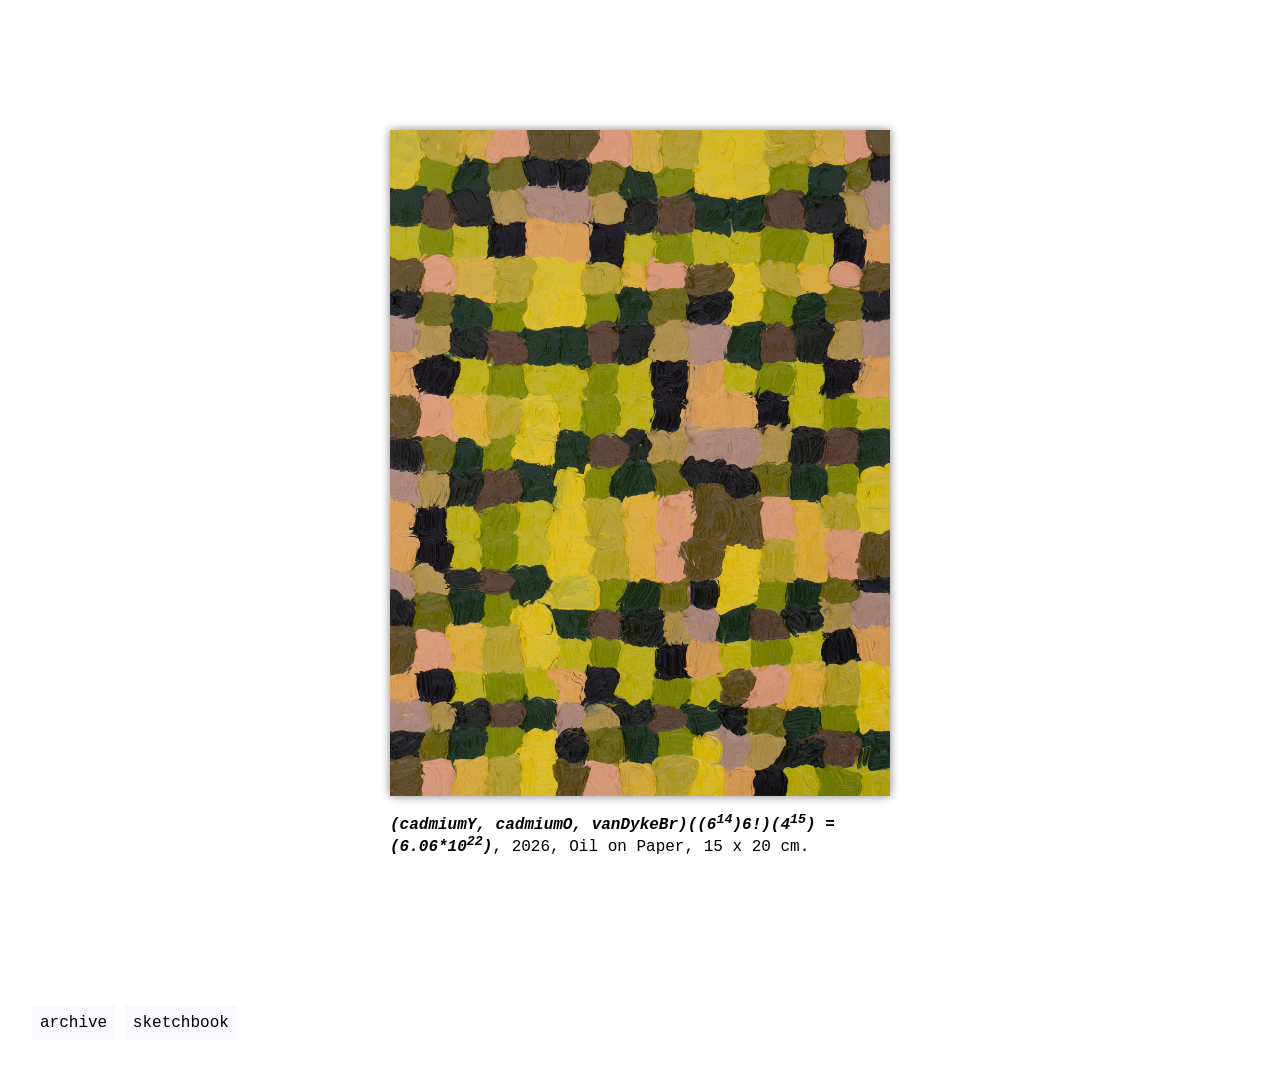
==== commit aa530df7: "captions" ====
--- a/index.html
+++ b/index.html
@@ -18,15 +18,15 @@
     <div class="image-container">
         <figure>
             <img class="scaled clickable-image shadow" src="./images/siennaBroglie_(ultramarineB, naplesY, ochreY, azoR).jpg" alt="(ultramarineB, naplesY, ochreY, azoR)((6^18)6!)(4^28) = (5.27*10^33), 2026, Oil on Paper, 24 x 28 cm.">
-            <figcaption><i><b>(ultramarineB, naplesY, ochreY, azoR)((6<sup>18</sup>)6!)(4<sup>28</sup>) = (5.27*10<sup>33</sup>)</i></b>, 2026<br><br>Oil on Paper, 24 x 28 cm.</figcaption>
+            <figcaption><i><b>(ultramarineB, naplesY, ochreY, azoR)((6<sup>18</sup>)6!)(4<sup>28</sup>) = (5.27*10<sup>33</sup>)</i></b>, 2026, Oil on Paper, 24 x 28 cm.</figcaption>
         </figure>
         <figure>
             <img class="scaled clickable-image shadow" src="./images/siennaBroglie_(cadmiumR, cadmiumY).jpg" alt="(cadmiumR, cadmiumY)((6^10)6!)(4^30) = (5.02*10^28), 2026, Oil on Paper, 24 x 20 cm.">
-            <figcaption><i><b>(cadmiumR, cadmiumY)((6<sup>10</sup>)6!)(4<sup>30</sup>) = (5.02*10<sup>28</sup>)</i></b>, 2026<br><br>Oil on Paper, 24 x 20 cm.</figcaption>
+            <figcaption><i><b>(cadmiumR, cadmiumY)((6<sup>10</sup>)6!)(4<sup>30</sup>) = (5.02*10<sup>28</sup>)</i></b>, 2026, Oil on Paper, 24 x 20 cm.</figcaption>
         </figure>
         <figure>
             <img class="scaled clickable-image shadow" src="./images/siennaBroglie_(cadmiumY, cadmiumO, vanDykeBr).jpg" alt="(cadmiumY, cadmiumO, vanDykeBr)((6^14)6!)(4^15) = (6.06*10^22), 2026, Oil on Paper, 15 x 20 cm.">
-            <figcaption><i><b>(cadmiumY, cadmiumO, vanDykeBr)((6<sup>14</sup>)6!)(4<sup>15</sup>) = (6.06*10<sup>22</sup>)</i></b>, 2026<br><br>Oil on Paper, 15 x 20 cm.</figcaption>
+            <figcaption><i><b>(cadmiumY, cadmiumO, vanDykeBr)((6<sup>14</sup>)6!)(4<sup>15</sup>) = (6.06*10<sup>22</sup>)</i></b>, 2026, Oil on Paper, 15 x 20 cm.</figcaption>
         </figure>
     </div>
     <script>
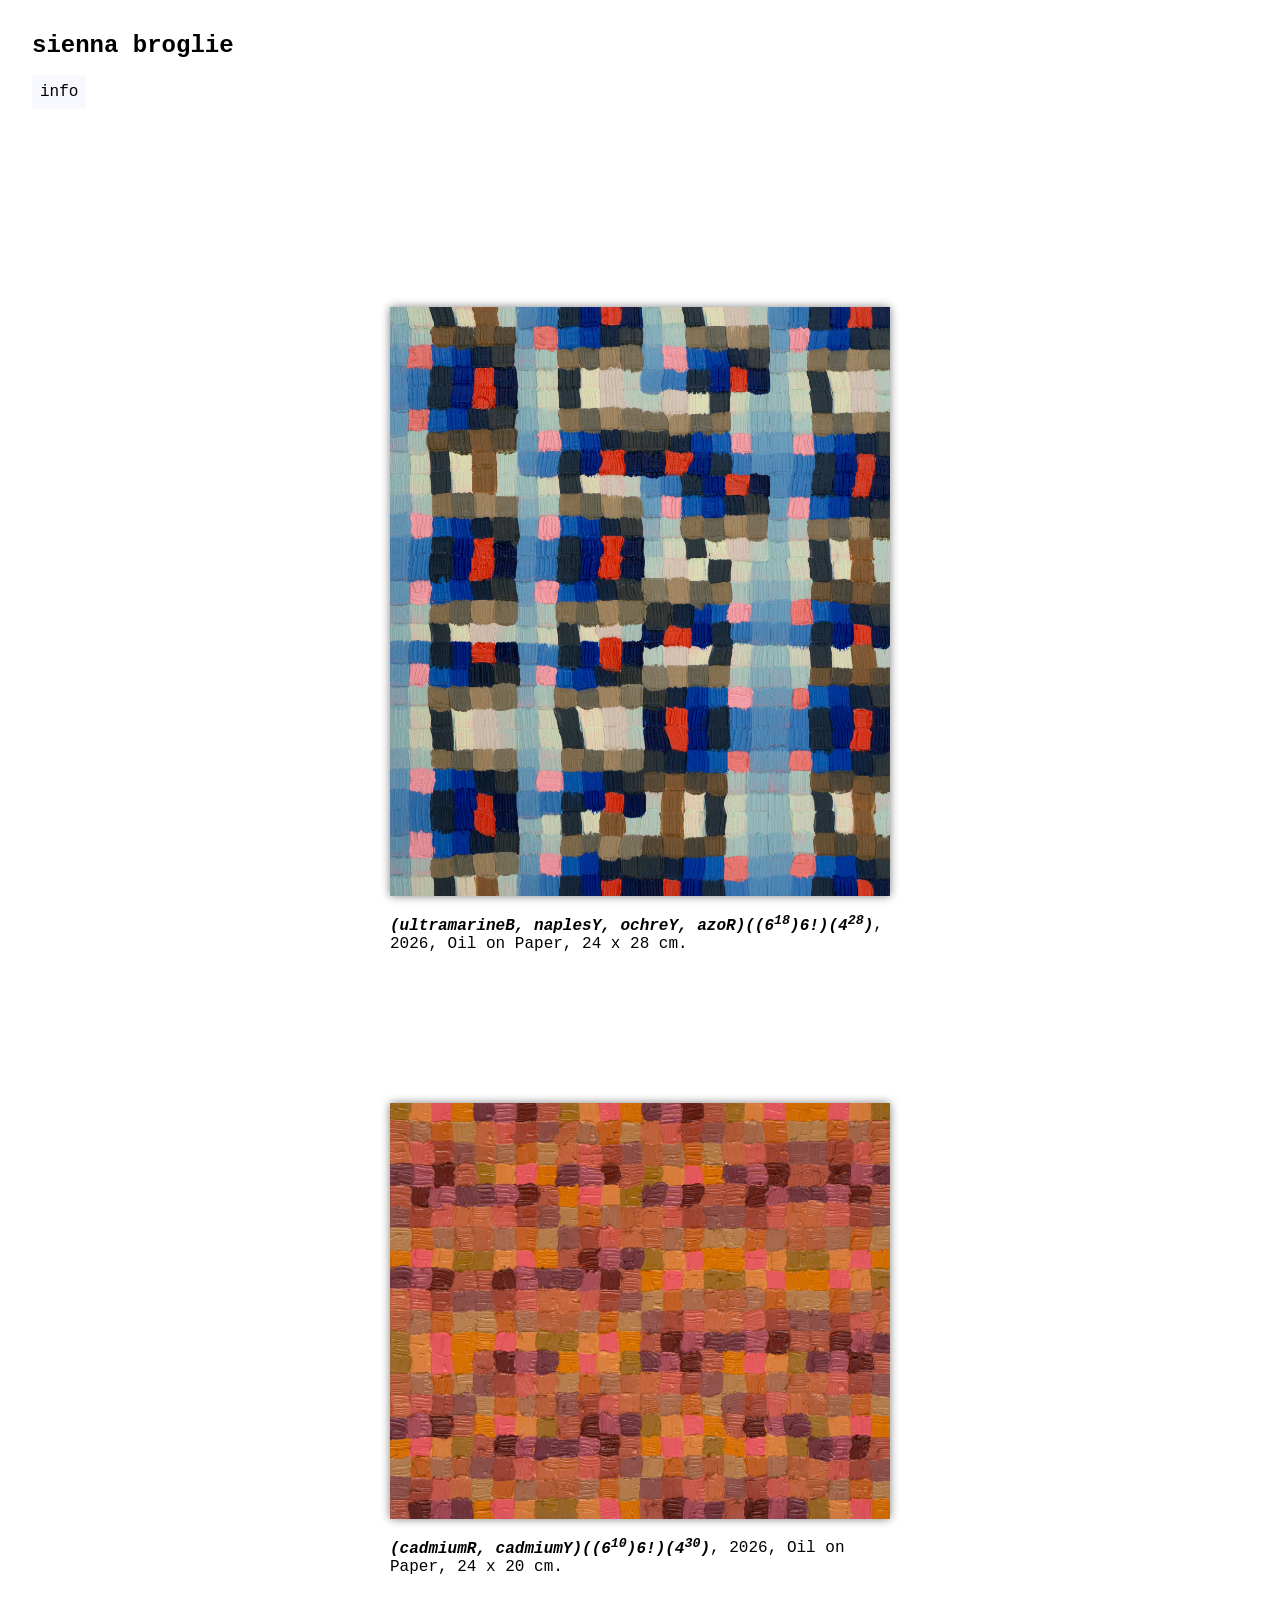
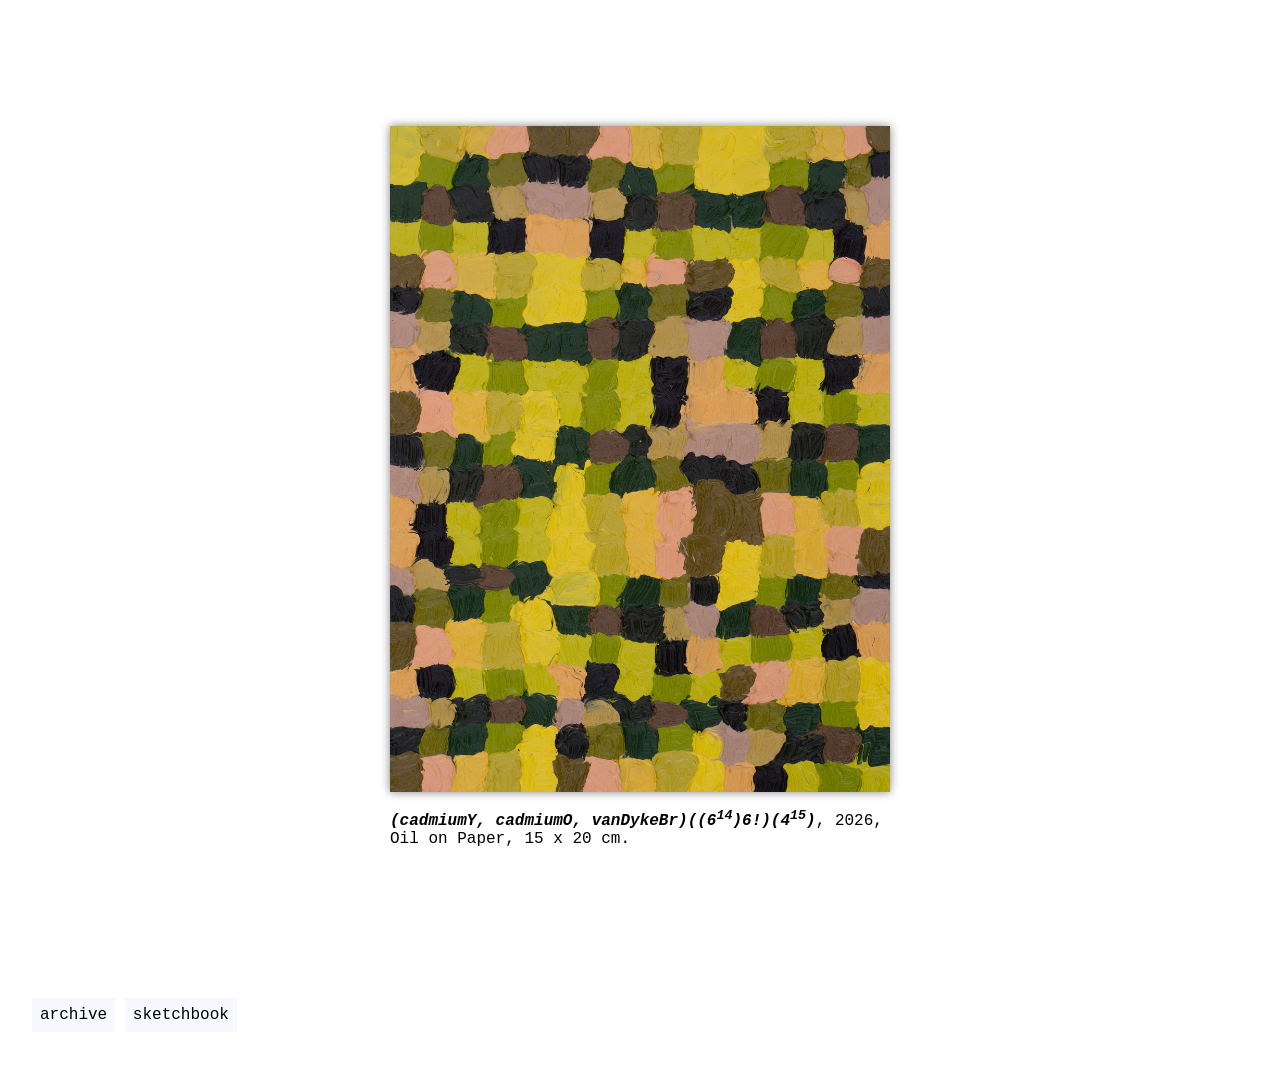
==== commit bc0dadb9: "titles/ captions" ====
--- a/index.html
+++ b/index.html
@@ -17,16 +17,16 @@
     <h1 class="invisible">Sienna Broglie Artwork</h1>
     <div class="image-container">
         <figure>
-            <img class="scaled clickable-image shadow" src="./images/siennaBroglie_(ultramarineB, naplesY, ochreY, azoR).jpg" alt="(ultramarineB, naplesY, ochreY, azoR)((6^18)6!)(4^28) = (5.27*10^33), 2026, Oil on Paper, 24 x 28 cm.">
-            <figcaption><i><b>(ultramarineB, naplesY, ochreY, azoR)((6<sup>18</sup>)6!)(4<sup>28</sup>) = (5.27*10<sup>33</sup>)</i></b>, 2026, Oil on Paper, 24 x 28 cm.</figcaption>
+            <img class="scaled clickable-image shadow" src="./images/siennaBroglie_(ultramarineB, naplesY, ochreY, azoR).jpg" alt="(ultramarineB, naplesY, ochreY, azoR)((6^18)6!)(4^28), 2026, Oil on Paper, 24 x 28 cm.">
+            <figcaption><i><b>(ultramarineB, naplesY, ochreY, azoR)((6<sup>18</sup>)6!)(4<sup>28</sup>)</i></b>, 2026, Oil on Paper, 24 x 28 cm.</figcaption>
         </figure>
         <figure>
-            <img class="scaled clickable-image shadow" src="./images/siennaBroglie_(cadmiumR, cadmiumY).jpg" alt="(cadmiumR, cadmiumY)((6^10)6!)(4^30) = (5.02*10^28), 2026, Oil on Paper, 24 x 20 cm.">
-            <figcaption><i><b>(cadmiumR, cadmiumY)((6<sup>10</sup>)6!)(4<sup>30</sup>) = (5.02*10<sup>28</sup>)</i></b>, 2026, Oil on Paper, 24 x 20 cm.</figcaption>
+            <img class="scaled clickable-image shadow" src="./images/siennaBroglie_(cadmiumR, cadmiumY).jpg" alt="(cadmiumR, cadmiumY)((6^10)6!)(4^30), 2026, Oil on Paper, 24 x 20 cm.">
+            <figcaption><i><b>(cadmiumR, cadmiumY)((6<sup>10</sup>)6!)(4<sup>30</sup>)</i></b>, 2026, Oil on Paper, 24 x 20 cm.</figcaption>
         </figure>
         <figure>
-            <img class="scaled clickable-image shadow" src="./images/siennaBroglie_(cadmiumY, cadmiumO, vanDykeBr).jpg" alt="(cadmiumY, cadmiumO, vanDykeBr)((6^14)6!)(4^15) = (6.06*10^22), 2026, Oil on Paper, 15 x 20 cm.">
-            <figcaption><i><b>(cadmiumY, cadmiumO, vanDykeBr)((6<sup>14</sup>)6!)(4<sup>15</sup>) = (6.06*10<sup>22</sup>)</i></b>, 2026, Oil on Paper, 15 x 20 cm.</figcaption>
+            <img class="scaled clickable-image shadow" src="./images/siennaBroglie_(cadmiumY, cadmiumO, vanDykeBr).jpg" alt="(cadmiumY, cadmiumO, vanDykeBr)((6^14)6!)(4^15), 2026, Oil on Paper, 15 x 20 cm.">
+            <figcaption><i><b>(cadmiumY, cadmiumO, vanDykeBr)((6<sup>14</sup>)6!)(4<sup>15</sup>)</i></b>, 2026, Oil on Paper, 15 x 20 cm.</figcaption>
         </figure>
     </div>
     <script>
